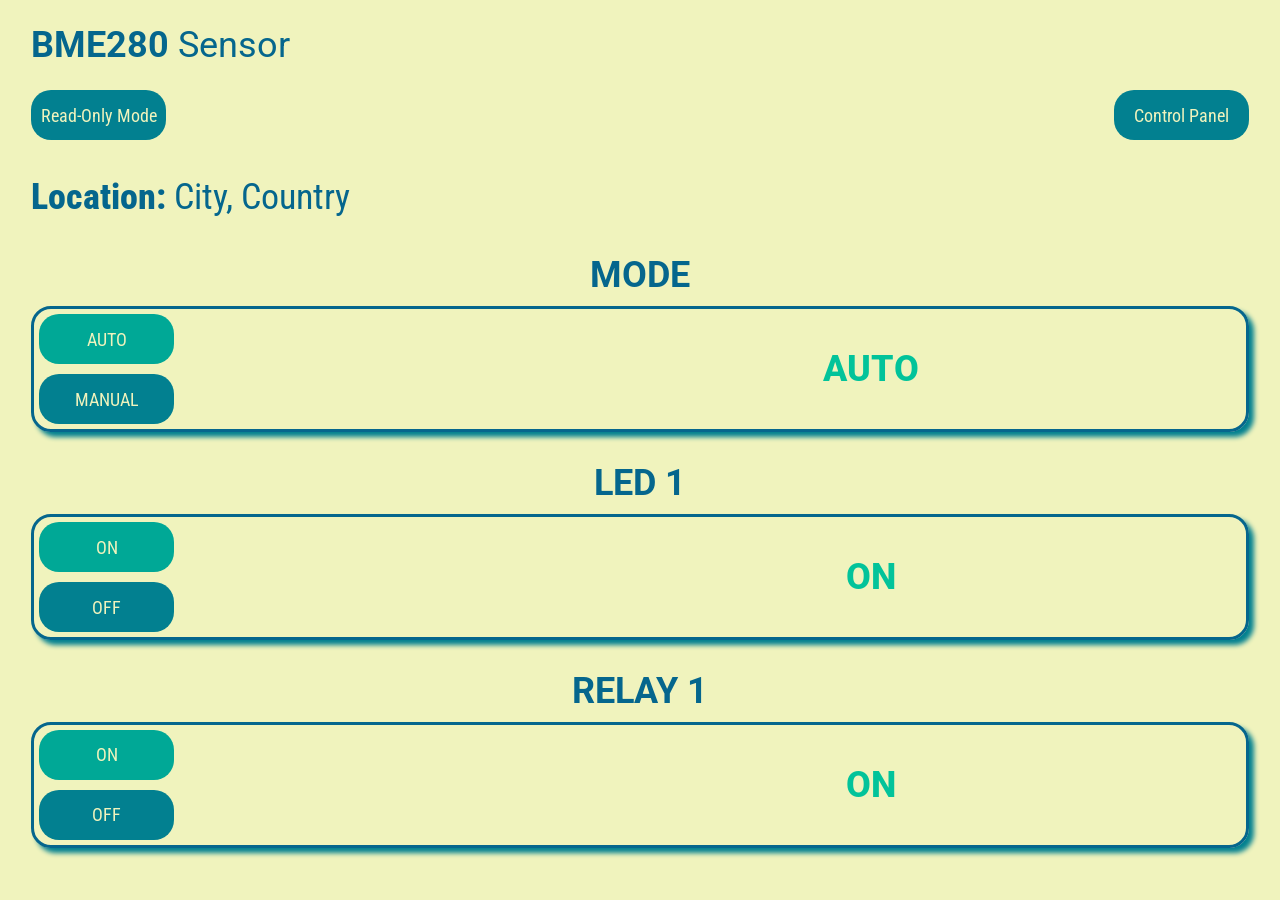
==== control-panel.html @ 4d7bb93f "Added control panel subpage and styles" ====
<!doctype html>
<html lang="en">
  <head>
    <meta charset="UTF-8" />
    <meta name="viewport" content="width=device-width, initial-scale=1.0" />
    <title>Control Panel</title>
    <link rel="stylesheet" href="styles.css" />
    <link rel="preconnect" href="https://fonts.googleapis.com" />
    <link rel="preconnect" href="https://fonts.gstatic.com" crossorigin />
    <link
      href="https://fonts.googleapis.com/css2?family=Roboto+Condensed:ital,wght@0,100..900;1,100..900&family=Roboto:ital,wght@0,100..900;1,100..900&display=swap"
      rel="stylesheet"
    />
  </head>
  <body>
    <h1>BME280 <span class="normal-text">Sensor</span></h1>

    <div class="buttons">
      <button class="btn btn-primary">
        <a href="index.html">Read-Only Mode</a>
      </button>
      <button class="btn btn-primary">
        <a href="control-panel.html">Control Panel</a>
      </button>
    </div>

    <p class="location">
      <span class="bold-text">Location: </span>
      <span class="normal-text">City, Country</span>
    </p>

    <h2>MODE</h2>
    <div class="buttons control-buttons">
      <button class="btn btn-led on">AUTO</button>
      <div class="status">AUTO</div>
      <button class="btn btn-led off">MANUAL</button>
    </div>

    <h2>LED 1</h2>
    <div class="buttons control-buttons">
      <button id="ledOn" class="btn btn-led on">ON</button>
      <div id="ledStatus" class="status">ON</div>
      <button id="ledOff" class="btn btn-led off">OFF</button>
    </div>
    <h2>RELAY 1</h2>
    <div class="buttons control-buttons">
      <button class="btn btn-led on">ON</button>
      <div class="status">ON</div>
      <button class="btn btn-led off">OFF</button>
    </div>

    <script src="script.js"></script>
  </body>
</html>
---- styles.css ----
html {
    font-family: "Roboto", sans-serif;
    font-size: 62.5%;
    font-size: 36px;
    color: var(--font-color);
}

:root {
    --font-color: #05668DFF;
    --button-font-color: #F0F3BDFF;
}

body {
    margin-left: 31px;
    margin-right: 31px;
    background-color: var(--button-font-color);
}

/* Text */

h1, h2 {
    font-size: 36px;
}

h2 {
    text-align: center;
    margin-bottom: 10px;
}

.location {
    font-family: "Roboto Condensed", sans-serif;
}

.bold-text {
    font-weight: 800;
}

.normal-text {
    font-weight: 400;
}

/* Buttons */
.buttons {
    display: flex;
    align-items: center;
    justify-content: space-between;
}

.btn {
    border-radius: 20px;
    cursor: pointer;
    font-family: "Roboto Condensed", sans-serif;
    font-size: 18px;
    height: 50px;
    width: 135px;
    border: none;
}

.btn-primary {
    background-color: #028090FF;
    color: var(--button-font-color);
    
}

.control-buttons {
    display: grid;
    grid-template-columns: auto 0.7fr;
    grid-template-rows: 1fr 1fr;
    border: solid var(--font-color);
    border-radius: 20px;
    box-shadow: 5px 5px 5px #028090;
}

.btn-led {
    display: flex;
    align-items: center;
    justify-content: center;
    color: var(--button-font-color);
    margin: 5px 0 5px 5px;
}

.on {
    background-color: #00A896;
}

.off {
    background-color: #028090;
}

.on:hover, 
.off:hover {
    background-color: #02C39A;
}

.status, .element-name {
    display: flex;
    grid-row: span 2;
    align-items: center;
    justify-content: center;
    font-weight: 800;
    color: #02C39A
}

.btn-primary:hover {
    background-color: #02C39A;
}

.btn:active {
    transform: scale(0.9);
}

/* Data */
.data {
    font-family: "Roboto Condensed", sans-serif;
    display: grid;
    grid-template-columns: auto 0.7fr;
    grid-template-rows: 0.5fr 1fr;
    /* gap: 10px; */
    background-color: #00A896;
    color: var(--button-font-color);
    height: 150px;
    border-radius: 20px;
    margin-bottom: 23px;
    box-shadow: 5px 5px 5px #028090;
}

.parameter {
    display: flex;
    justify-content: center;
    align-items: center;
    grid-column: span 2;
    font-size: 24px;
}

.value, .unit {
    display: flex;
    justify-content: center;
    align-items: center;
    padding: 0 0px 5px 5px;
    font-size: 72px;
}

.unit {
    display: flex;
    justify-content: center;
}

.pressure {
    font-size: 24px;
}

/* Anchors */
a {
    text-decoration: none;
    color: var(--button-font-color);
}
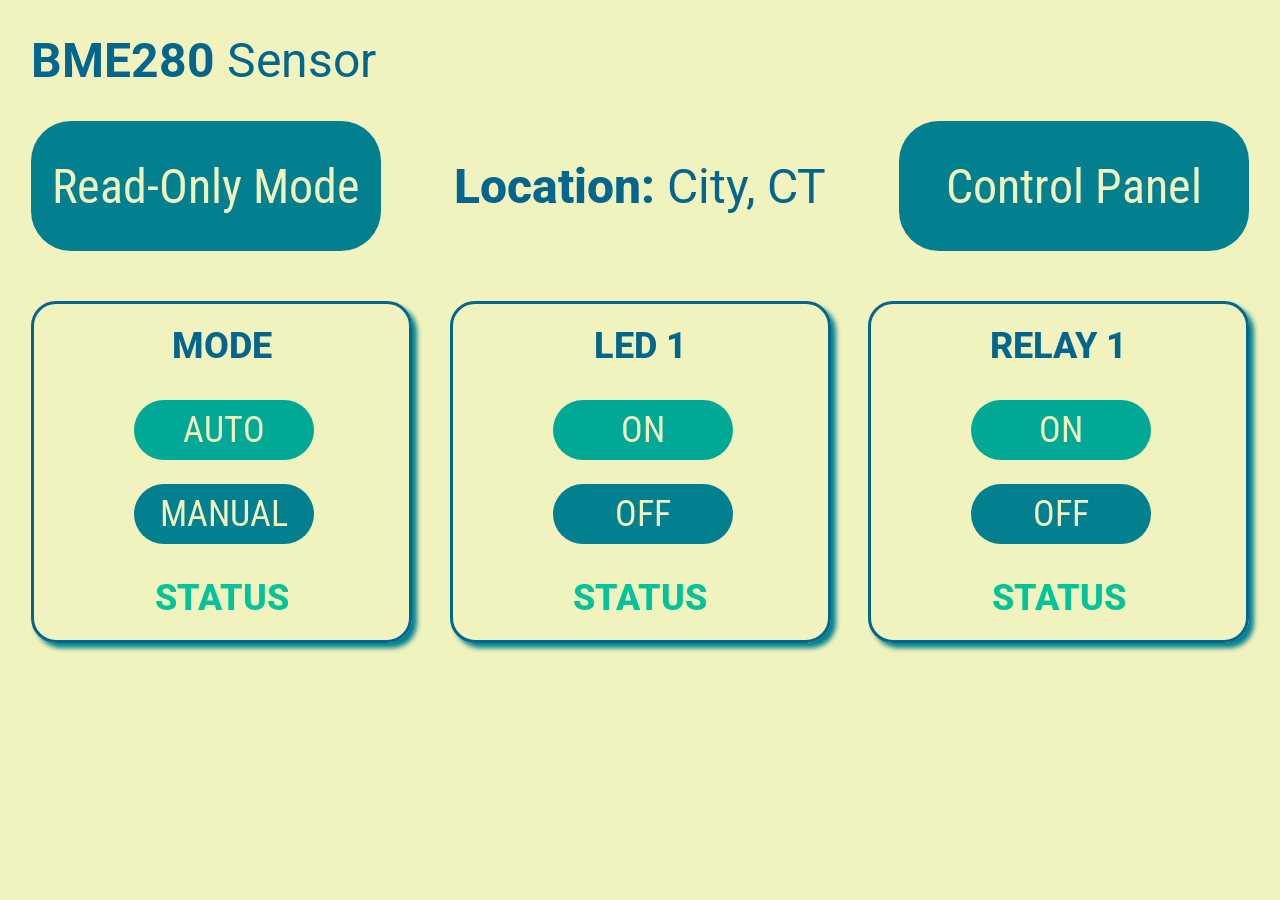
==== commit 0ade4679: "Added web version media queries and ensured OOCSS is correctly applied. AI was used for this last ta" ====
--- a/control-panel.html
+++ b/control-panel.html
@@ -12,41 +12,70 @@
       rel="stylesheet"
     />
   </head>
-  <body>
-    <h1>BME280 <span class="normal-text">Sensor</span></h1>
+  <body class="layout-page">
+    <h1 class="sensor-page-title">
+      BME280 <span class="normal-text sensor-page-title__accent">Sensor</span>
+    </h1>
 
-    <div class="buttons">
-      <button class="btn btn-primary">
+    <p class="location-mobile location-text location-text--mobile">
+      <span class="bold-text location-text__label">Location: </span>
+      <span class="normal-text location-text__value">City, CT</span>
+    </p>
+
+    <div class="buttons mode-navigation">
+      <button class="btn btn-primary ui-button ui-button--primary read-only">
         <a href="index.html">Read-Only Mode</a>
       </button>
-      <button class="btn btn-primary">
+      <p class="location-web location-text location-text--desktop">
+        <span class="bold-text location-text__label">Location: </span>
+        <span class="normal-text location-text__value">City, CT</span>
+      </p>
+      <button
+        class="btn btn-primary ui-button ui-button--primary control-panel"
+      >
         <a href="control-panel.html">Control Panel</a>
       </button>
     </div>
 
-    <p class="location">
-      <span class="bold-text">Location: </span>
-      <span class="normal-text">City, Country</span>
-    </p>
+    <div class="controls control-cards-layout">
+      <div class="control-buttons device-control-card">
+        <span class="element-name device-control-card__title">MODE</span>
+        <button class="btn btn-led ui-button ui-button--toggle on state-on">
+          AUTO
+        </button>
+        <button class="btn btn-led ui-button ui-button--toggle off state-off">
+          MANUAL
+        </button>
+        <div class="status device-control-status">STATUS</div>
+      </div>
 
-    <h2>MODE</h2>
-    <div class="buttons control-buttons">
-      <button class="btn btn-led on">AUTO</button>
-      <div class="status">AUTO</div>
-      <button class="btn btn-led off">MANUAL</button>
-    </div>
+      <div class="control-buttons device-control-card">
+        <span class="element-name device-control-card__title">LED 1</span>
+        <button
+          id="ledOn"
+          class="btn btn-led ui-button ui-button--toggle on state-on"
+        >
+          ON
+        </button>
+        <button
+          id="ledOff"
+          class="btn btn-led ui-button ui-button--toggle off state-off"
+        >
+          OFF
+        </button>
+        <div id="ledStatus" class="status device-control-status">STATUS</div>
+      </div>
 
-    <h2>LED 1</h2>
-    <div class="buttons control-buttons">
-      <button id="ledOn" class="btn btn-led on">ON</button>
-      <div id="ledStatus" class="status">ON</div>
-      <button id="ledOff" class="btn btn-led off">OFF</button>
-    </div>
-    <h2>RELAY 1</h2>
-    <div class="buttons control-buttons">
-      <button class="btn btn-led on">ON</button>
-      <div class="status">ON</div>
-      <button class="btn btn-led off">OFF</button>
+      <div class="control-buttons device-control-card">
+        <span class="element-name device-control-card__title">RELAY 1</span>
+        <button class="btn btn-led ui-button ui-button--toggle on state-on">
+          ON
+        </button>
+        <button class="btn btn-led ui-button ui-button--toggle off state-off">
+          OFF
+        </button>
+        <div class="status device-control-status">STATUS</div>
+      </div>
     </div>
 
     <script src="script.js"></script>
--- a/styles.css
+++ b/styles.css
@@ -1,7 +1,6 @@
 html {
     font-family: "Roboto", sans-serif;
     font-size: 62.5%;
-    font-size: 36px;
     color: var(--font-color);
 }
 
@@ -10,112 +9,143 @@
     --button-font-color: #F0F3BDFF;
 }
 
-body {
-    margin-left: 31px;
-    margin-right: 31px;
+/* Layout: page container */
+body,
+.layout-page {
+    margin-left: 3.1rem;
+    margin-right: 3.1rem;
     background-color: var(--button-font-color);
 }
 
 /* Text */
 
 h1, h2 {
-    font-size: 36px;
-}
-
-h2 {
+    font-size: 3.6rem;
+}
+
+h2,
+.section-title {
     text-align: center;
-    margin-bottom: 10px;
-}
-
-.location {
+    margin-bottom: 1rem;
+}
+
+.location-mobile,
+.location-text--mobile {
     font-family: "Roboto Condensed", sans-serif;
 }
 
-.bold-text {
+.location-web,
+.location-text--desktop {
+    display: none;
+}
+
+.bold-text,
+.location-text__label {
+    font-size: 2.4rem;
     font-weight: 800;
 }
 
-.normal-text {
+.normal-text,
+.location-text__value,
+.sensor-page-title__accent {
+    font-size: 2.4rem;
     font-weight: 400;
 }
 
+@media screen and (min-width: 1100px) {
+    h1, h2 {
+        font-size: 4.8rem;
+    }
+
+    .normal-text, .bold-text,
+    .location-text__value, .location-text__label {
+        font-size: 4.8rem;
+    }
+
+    .location-web,
+    .location-text--desktop {
+        display: block;
+    }
+
+    .location-mobile,
+    .location-text--mobile {
+        display: none;
+    }
+}
+
 /* Buttons */
-.buttons {
+/* Layout: top mode navigation */
+.buttons,
+.mode-navigation {
     display: flex;
     align-items: center;
     justify-content: space-between;
-}
-
-.btn {
-    border-radius: 20px;
+    margin: 2.1rem 0 2.1rem 0;
+}
+
+/* Object: reusable button structure */
+.btn,
+.ui-button {
+    border-radius: 2rem;
     cursor: pointer;
     font-family: "Roboto Condensed", sans-serif;
-    font-size: 18px;
-    height: 50px;
-    width: 135px;
+    font-size: 1.8rem;
+    height: 5rem;
+    width: 13.5rem;
     border: none;
 }
 
-.btn-primary {
+/* Skin: primary button look */
+.btn-primary,
+.ui-button--primary {
     background-color: #028090FF;
     color: var(--button-font-color);
-    
-}
-
-.control-buttons {
-    display: grid;
-    grid-template-columns: auto 0.7fr;
-    grid-template-rows: 1fr 1fr;
-    border: solid var(--font-color);
-    border-radius: 20px;
-    box-shadow: 5px 5px 5px #028090;
-}
-
-.btn-led {
-    display: flex;
-    align-items: center;
-    justify-content: center;
-    color: var(--button-font-color);
-    margin: 5px 0 5px 5px;
-}
-
-.on {
-    background-color: #00A896;
-}
-
-.off {
-    background-color: #028090;
-}
-
-.on:hover, 
-.off:hover {
+}
+
+.btn-primary:hover,
+.ui-button--primary:hover {
     background-color: #02C39A;
 }
 
-.status, .element-name {
-    display: flex;
-    grid-row: span 2;
-    align-items: center;
-    justify-content: center;
-    font-weight: 800;
-    color: #02C39A
-}
-
-.btn-primary:hover {
-    background-color: #02C39A;
-}
-
-.btn:active {
+.btn:active,
+.ui-button:active {
     transform: scale(0.9);
 }
 
-/* Data */
-.data {
+@media screen and (min-width: 1100px) {
+    .buttons,
+    .mode-navigation {
+        margin-bottom: 5rem;
+    }
+
+    .btn,
+    .ui-button {
+        font-size: 4.8rem;
+        border-radius: 40px;
+    }
+
+    .btn-primary,
+    .ui-button--primary {
+        width: 35rem;
+        height: 13rem;
+    }
+}
+
+/* Sensor Data */
+/* Layout: sensor cards */
+.data-indicators,
+.sensor-cards-layout {
+    display: flex;
+    flex-direction: column;
+}
+
+/* Component: sensor metric card */
+.data,
+.sensor-metric-card {
     font-family: "Roboto Condensed", sans-serif;
     display: grid;
     grid-template-columns: auto 0.7fr;
     grid-template-rows: 0.5fr 1fr;
-    /* gap: 10px; */
     background-color: #00A896;
     color: var(--button-font-color);
     height: 150px;
@@ -124,29 +154,64 @@
     box-shadow: 5px 5px 5px #028090;
 }
 
-.parameter {
+.parameter,
+.sensor-metric-card__label {
     display: flex;
     justify-content: center;
     align-items: center;
     grid-column: span 2;
-    font-size: 24px;
-}
-
-.value, .unit {
+    font-size: 2.4rem;
+}
+
+.value, .unit,
+.sensor-metric-card__value, .sensor-metric-card__unit {
     display: flex;
     justify-content: center;
     align-items: center;
     padding: 0 0px 5px 5px;
-    font-size: 72px;
-}
-
-.unit {
-    display: flex;
-    justify-content: center;
-}
-
-.pressure {
-    font-size: 24px;
+    font-size: 7.2rem;
+}
+
+.unit,
+.sensor-metric-card__unit {
+    display: flex;
+    justify-content: center;
+}
+
+.pressure,
+.sensor-metric-card__unit--pressure {
+    font-size: 2.4rem;
+}
+
+@media screen and (min-width: 1100px) {
+    .data-indicators,
+    .sensor-cards-layout {
+        flex-direction: row;
+        justify-content: space-between;
+        gap: 3.9rem;
+    }
+
+    .data,
+    .sensor-metric-card {
+        width: 37.5rem;
+        height: 20rem;
+        border-radius: 40px;
+    }
+
+    .parameter,
+    .sensor-metric-card__label {
+        font-size: 3.6rem;
+    }
+
+    .pressure,
+    .sensor-metric-card__unit--pressure {
+        font-size: 3.6rem;
+    }
+
+    .value, .unit,
+    .sensor-metric-card__value, .sensor-metric-card__unit {
+        padding: 0 0 5px 5px;
+    }
 }
 
 /* Anchors */
@@ -155,17 +220,78 @@
     color: var(--button-font-color);
 }
 
-
-
-
-
-
-
-
-
-
-
-
-
-
-
+/* Controls */
+/* Layout: control cards group */
+.controls,
+.control-cards-layout {
+    display: flex;
+    flex-direction: column;
+}
+
+/* Component: device control card */
+.control-buttons,
+.device-control-card {
+    display: grid;
+    grid-template-columns: auto;
+    grid-template-rows: 1fr 1fr 1fr 1fr;
+    border: solid var(--font-color);
+    border-radius: 25px;
+    box-shadow: 5px 5px 5px #028090;
+    place-items: center;
+}
+
+/* Skin: toggle button for ON/OFF controls */
+.btn-led,
+.ui-button--toggle {
+    width: 18rem;
+    height: 6rem;
+    font-size: 3.6rem;
+    color: var(--button-font-color);
+    margin: 5px 0 5px 5px;
+}
+
+/* State */
+.on,
+.state-on {
+    background-color: #00A896;
+}
+
+.off,
+.state-off {
+    background-color: #028090;
+}
+
+.on:hover, 
+.off:hover,
+.state-on:hover,
+.state-off:hover {
+    background-color: #02C39A;
+}
+
+.element-name, .status,
+.device-control-card__title, .device-control-status {
+    font-size: 3.6rem;
+    font-weight: 800;
+    display: flex;
+    align-items: center;
+    justify-content: center;
+}
+
+.status,
+.device-control-status {
+    color: #02C39A;
+}
+
+@media screen and (min-width: 1100px) {
+    .controls,
+    .control-cards-layout {
+        flex-direction: row;
+        justify-content: space-between;
+    }
+
+    .control-buttons,
+    .device-control-card {
+        width: 37.5rem;
+        height: 33.6rem;
+    }
+}
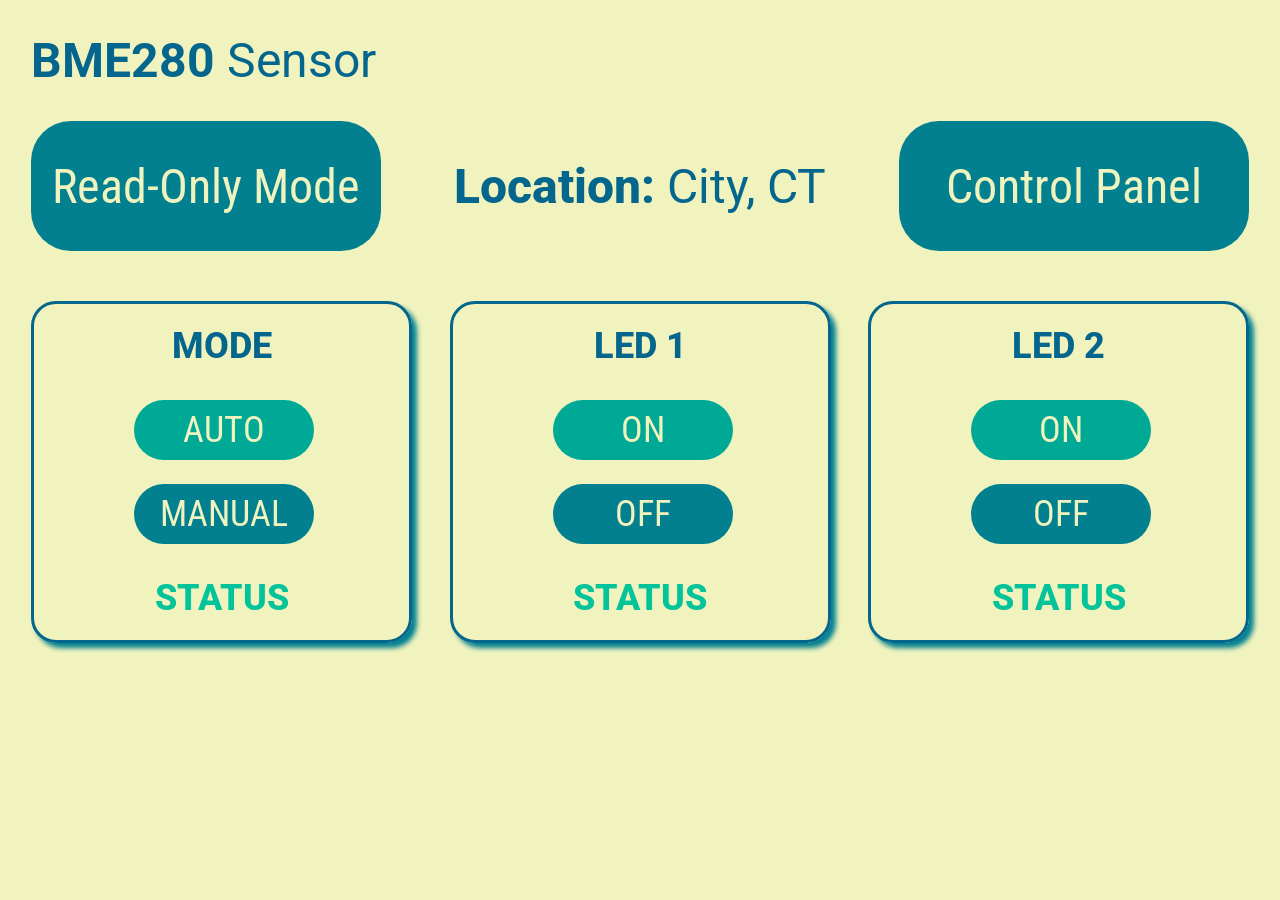
==== commit f614ffea: "Added ID's to manual and auto mode buttons" ====
--- a/control-panel.html
+++ b/control-panel.html
@@ -40,13 +40,19 @@
     <div class="controls control-cards-layout">
       <div class="control-buttons device-control-card">
         <span class="element-name device-control-card__title">MODE</span>
-        <button class="btn btn-led ui-button ui-button--toggle on state-on">
+        <button
+          id="modeAuto"
+          class="btn btn-led ui-button ui-button--toggle on state-on"
+        >
           AUTO
         </button>
-        <button class="btn btn-led ui-button ui-button--toggle off state-off">
+        <button
+          id="modeManual"
+          class="btn btn-led ui-button ui-button--toggle off state-off"
+        >
           MANUAL
         </button>
-        <div class="status device-control-status">STATUS</div>
+        <div id="modeStatus" class="status device-control-status">STATUS</div>
       </div>
 
       <div class="control-buttons device-control-card">
@@ -67,7 +73,7 @@
       </div>
 
       <div class="control-buttons device-control-card">
-        <span class="element-name device-control-card__title">RELAY 1</span>
+        <span class="element-name device-control-card__title">LED 2</span>
         <button class="btn btn-led ui-button ui-button--toggle on state-on">
           ON
         </button>
--- a/styles.css
+++ b/styles.css
@@ -25,8 +25,12 @@
 
 h2,
 .section-title {
-    text-align: center;
+    text-align: left;
     margin-bottom: 1rem;
+}
+
+.status-message {
+    font-size: 3.6rem;
 }
 
 .location-mobile,
